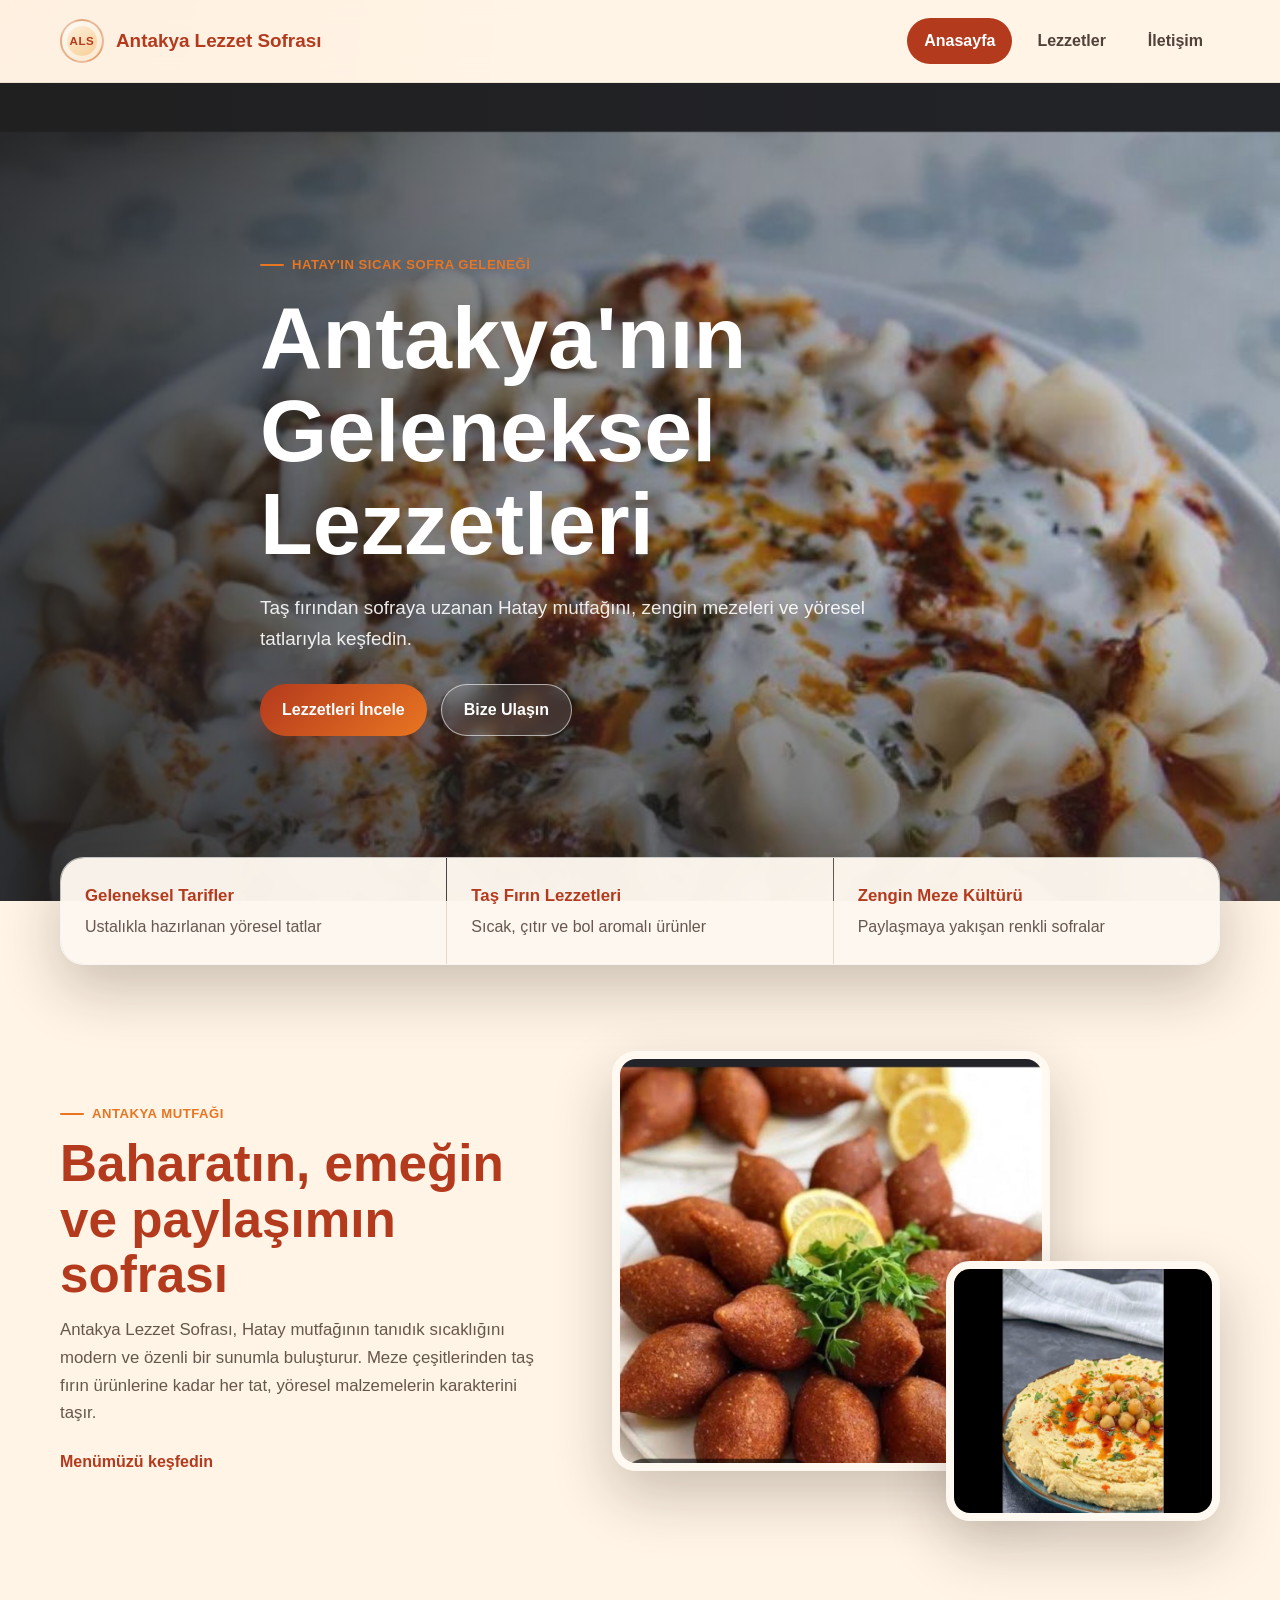
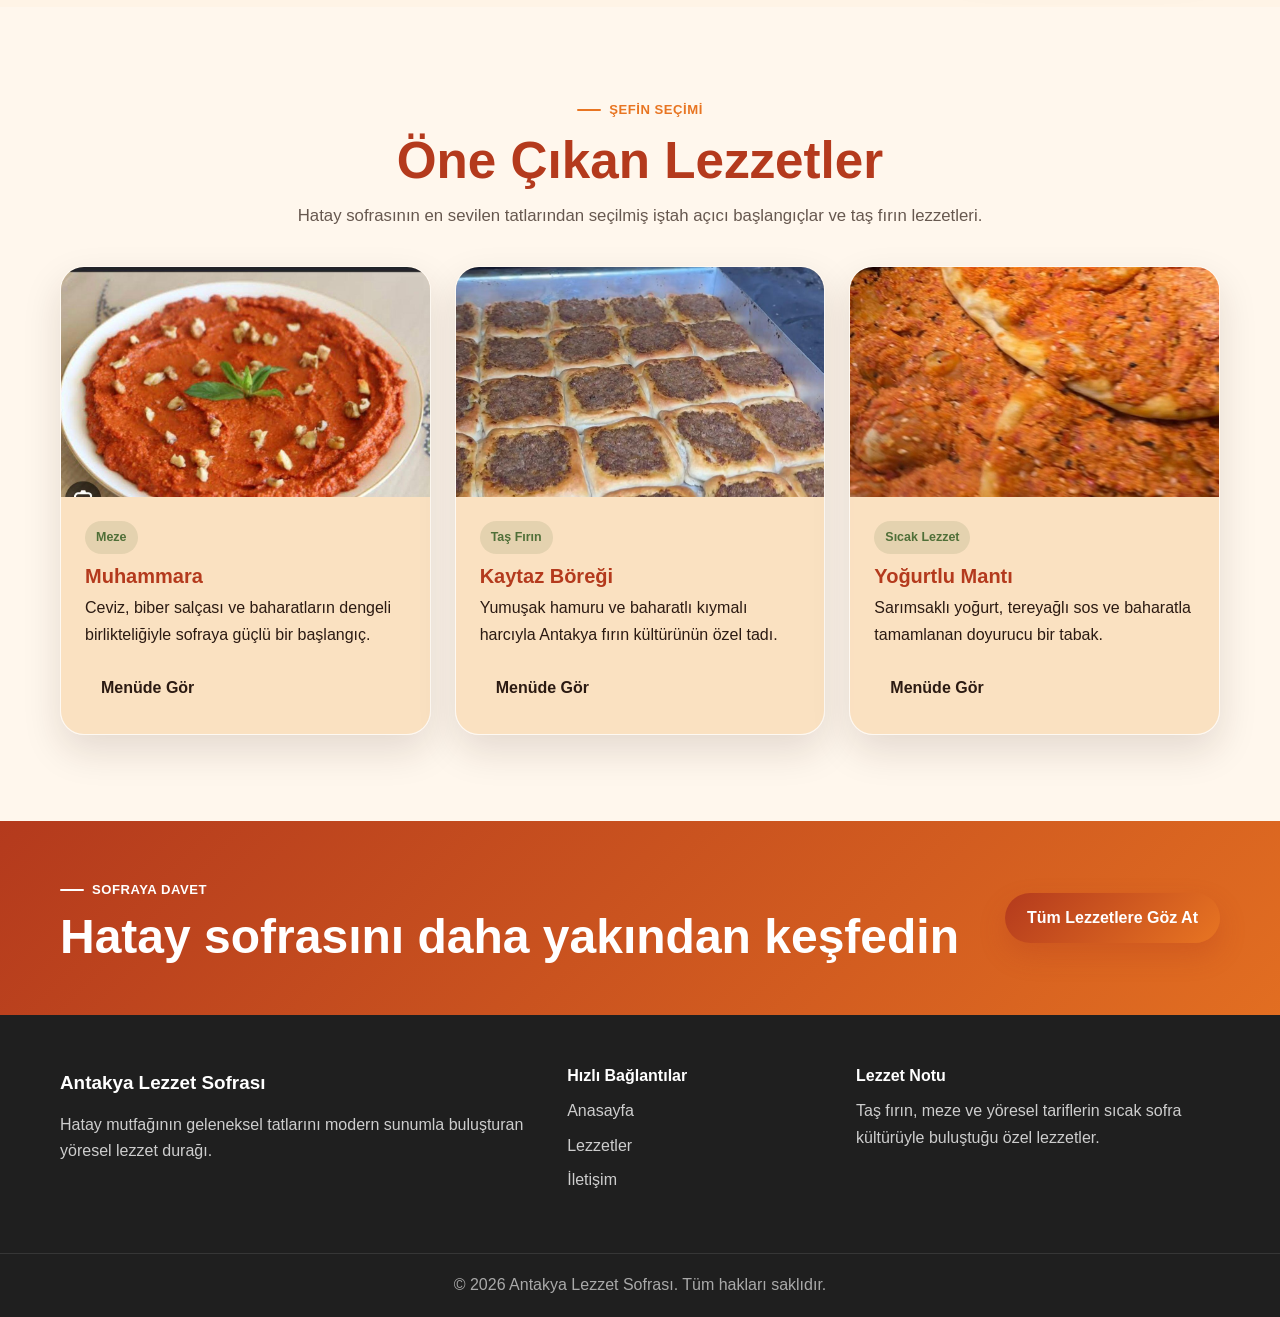
==== index.html @ 7b30c8c1 "Initial commit" ====
<!DOCTYPE html>
<html lang="tr">
<head>
    <meta charset="UTF-8">
    <meta name="viewport" content="width=device-width, initial-scale=1.0">
    <meta name="description" content="Antakya Lezzet Sofrası; Hatay mutfağının taş fırın, meze ve yöresel yemek kültürünü modern sunumla tanıtan sıcak bir lezzet markasıdır.">
    <title>Antakya Lezzet Sofrası | Geleneksel Hatay Lezzetleri</title>
    <link rel="stylesheet" href="style.css">
</head>
<body>
    <header class="site-header">
        <div class="container header-inner">
            <a class="brand" href="index.html" aria-label="Antakya Lezzet Sofrası anasayfa">
                <span class="brand-mark">ALS</span>
                <span>Antakya Lezzet Sofrası</span>
            </a>

            <button class="menu-toggle" type="button" aria-label="Menüyü aç" aria-expanded="false">
                <span></span>
                <span></span>
                <span></span>
            </button>

            <nav class="main-nav" aria-label="Ana menü">
                <a href="index.html">Anasayfa</a>
                <a href="lezzetler.html">Lezzetler</a>
                <a href="iletisim.html">İletişim</a>
            </nav>
        </div>
    </header>

    <main>
        <section class="hero home-hero">
            <img class="hero-image" src="./resimler/5.jpeg" alt="Taş fırından çıkmış Hatay usulü biberli ekmek">
            <div class="hero-overlay"></div>
            <div class="container hero-content">
                <span class="section-kicker">Hatay'ın sıcak sofra geleneği</span>
                <h1>Antakya'nın Geleneksel Lezzetleri</h1>
                <p>Taş fırından sofraya uzanan Hatay mutfağını, zengin mezeleri ve yöresel tatlarıyla keşfedin.</p>
                <div class="hero-actions">
                    <a class="btn btn-primary" href="lezzetler.html">Lezzetleri İncele</a>
                    <a class="btn btn-ghost" href="iletisim.html">Bize Ulaşın</a>
                </div>
            </div>
        </section>

        <section class="stats-strip" aria-label="Öne çıkan sofra özellikleri">
            <div class="container stats-grid">
                <article>
                    <strong>Geleneksel Tarifler</strong>
                    <span>Ustalıkla hazırlanan yöresel tatlar</span>
                </article>
                <article>
                    <strong>Taş Fırın Lezzetleri</strong>
                    <span>Sıcak, çıtır ve bol aromalı ürünler</span>
                </article>
                <article>
                    <strong>Zengin Meze Kültürü</strong>
                    <span>Paylaşmaya yakışan renkli sofralar</span>
                </article>
            </div>
        </section>

        <section class="section">
            <div class="container split-section">
                <div class="section-copy">
                    <span class="section-kicker">Antakya mutfağı</span>
                    <h2>Baharatın, emeğin ve paylaşımın sofrası</h2>
                    <p>
                        Antakya Lezzet Sofrası, Hatay mutfağının tanıdık sıcaklığını modern ve özenli bir sunumla buluşturur.
                        Meze çeşitlerinden taş fırın ürünlerine kadar her tat, yöresel malzemelerin karakterini taşır.
                    </p>
                    <a class="text-link" href="lezzetler.html">Menümüzü keşfedin</a>
                </div>
                <div class="image-collage" aria-label="Antakya lezzet görselleri">
                    <img class="collage-large" src="./resimler/1.jpeg" alt="Limon ve yeşillikle servis edilen içli köfte">
                    <img class="collage-small" src="./resimler/7.jpeg" alt="Zeytinyağlı ve nohutlu humus tabağı">
                </div>
            </div>
        </section>

        <section class="section featured-section">
            <div class="container">
                <div class="section-heading">
                    <span class="section-kicker">Şefin seçimi</span>
                    <h2>Öne Çıkan Lezzetler</h2>
                    <p>Hatay sofrasının en sevilen tatlarından seçilmiş iştah açıcı başlangıçlar ve taş fırın lezzetleri.</p>
                </div>

                <div class="featured-grid">
                    <article class="featured-card">
                        <img src="./resimler/4.jpeg" alt="Cevizli muhammara mezesi">
                        <div>
                            <span class="tag">Meze</span>
                            <h3>Muhammara</h3>
                            <p>Ceviz, biber salçası ve baharatların dengeli birlikteliğiyle sofraya güçlü bir başlangıç.</p>
                            <a class="btn btn-small" href="lezzetler.html">Menüde Gör</a>
                        </div>
                    </article>

                    <article class="featured-card">
                        <img src="./resimler/3.jpeg" alt="Taş fırında pişmiş kaytaz böreği">
                        <div>
                            <span class="tag">Taş Fırın</span>
                            <h3>Kaytaz Böreği</h3>
                            <p>Yumuşak hamuru ve baharatlı kıymalı harcıyla Antakya fırın kültürünün özel tadı.</p>
                            <a class="btn btn-small" href="lezzetler.html">Menüde Gör</a>
                        </div>
                    </article>

                    <article class="featured-card">
                        <img src="./resimler/6.jpeg" alt="Yoğurt ve baharatlı sosla servis edilen mantı">
                        <div>
                            <span class="tag">Sıcak Lezzet</span>
                            <h3>Yoğurtlu Mantı</h3>
                            <p>Sarımsaklı yoğurt, tereyağlı sos ve baharatla tamamlanan doyurucu bir tabak.</p>
                            <a class="btn btn-small" href="lezzetler.html">Menüde Gör</a>
                        </div>
                    </article>
                </div>
            </div>
        </section>

        <section class="cta-band">
            <div class="container cta-inner">
                <div>
                    <span class="section-kicker">Sofraya davet</span>
                    <h2>Hatay sofrasını daha yakından keşfedin</h2>
                </div>
                <a class="btn btn-primary" href="lezzetler.html">Tüm Lezzetlere Göz At</a>
            </div>
        </section>
    </main>

    <footer class="site-footer">
        <div class="container footer-grid">
            <div>
                <a class="footer-brand" href="index.html">Antakya Lezzet Sofrası</a>
                <p>Hatay mutfağının geleneksel tatlarını modern sunumla buluşturan yöresel lezzet durağı.</p>
            </div>
            <div>
                <h2>Hızlı Bağlantılar</h2>
                <a href="index.html">Anasayfa</a>
                <a href="lezzetler.html">Lezzetler</a>
                <a href="iletisim.html">İletişim</a>
            </div>
            <div>
                <h2>Lezzet Notu</h2>
                <p>Taş fırın, meze ve yöresel tariflerin sıcak sofra kültürüyle buluştuğu özel lezzetler.</p>
            </div>
        </div>
        <div class="footer-bottom">
            <div class="container">© 2026 Antakya Lezzet Sofrası. Tüm hakları saklıdır.</div>
        </div>
    </footer>

    <script src="script.js"></script>
</body>
</html>
---- style.css ----
:root {
    --color-primary: #B43A1D;
    --color-secondary: #E87522;
    --color-bg: #FFF4E6;
    --color-text: #2B1A12;
    --color-card: #F8D9B0;
    --color-accent: #4F6F38;
    --color-footer: #1F1F1F;
    --color-cream: #FFF9F1;
    --color-line: rgba(43, 26, 18, 0.12);
    --color-white: #FFFFFF;
    --shadow-soft: 0 16px 38px rgba(43, 26, 18, 0.13);
    --shadow-strong: 0 24px 60px rgba(43, 26, 18, 0.24);
    --radius-lg: 24px;
    --radius-md: 16px;
    --radius-sm: 10px;
    --header-height: 82px;
}

/* Genel reset */
* {
    box-sizing: border-box;
    margin: 0;
    padding: 0;
}

html {
    scroll-behavior: smooth;
}

body {
    min-height: 100vh;
    background:
        radial-gradient(circle at top left, rgba(232, 117, 34, 0.13), transparent 34rem),
        var(--color-bg);
    color: var(--color-text);
    font-family: Arial, Helvetica, sans-serif;
    line-height: 1.65;
}

img {
    display: block;
    max-width: 100%;
}

a {
    color: inherit;
    text-decoration: none;
}

button,
input,
textarea {
    font: inherit;
}

.container {
    width: min(1160px, calc(100% - 40px));
    margin: 0 auto;
}

.section {
    padding: 86px 0;
}

.section-heading {
    max-width: 720px;
    margin: 0 auto 36px;
    text-align: center;
}

.section-kicker {
    display: inline-flex;
    align-items: center;
    gap: 8px;
    color: var(--color-secondary);
    font-size: 0.82rem;
    font-weight: 800;
    letter-spacing: 0.04em;
    text-transform: uppercase;
}

.section-kicker::before {
    content: "";
    width: 24px;
    height: 2px;
    border-radius: 999px;
    background: currentColor;
}

h1,
h2,
h3 {
    color: var(--color-text);
    line-height: 1.08;
}

h1 {
    font-size: clamp(2.6rem, 7vw, 5.4rem);
}

h2 {
    font-size: clamp(2rem, 4vw, 3.2rem);
}

h3 {
    font-size: 1.25rem;
}

.btn {
    display: inline-flex;
    align-items: center;
    justify-content: center;
    min-height: 46px;
    border: 0;
    border-radius: 999px;
    cursor: pointer;
    font-weight: 800;
    padding: 12px 22px;
    transition: transform 0.22s ease, box-shadow 0.22s ease, background 0.22s ease, color 0.22s ease;
}

.btn:hover {
    transform: translateY(-2px);
}

.btn-primary {
    background: linear-gradient(135deg, var(--color-primary), var(--color-secondary));
    color: var(--color-white);
    box-shadow: 0 12px 26px rgba(180, 58, 29, 0.28);
}

.btn-primary:hover {
    box-shadow: 0 18px 36px rgba(180, 58, 29, 0.36);
}

.btn-ghost {
    border: 1px solid rgba(255, 255, 255, 0.58);
    background: rgba(255, 255, 255, 0.12);
    color: var(--color-white);
    backdrop-filter: blur(8px);
}

.btn-ghost:hover {
    background: var(--color-white);
    color: var(--color-primary);
}

.btn-small {
    min-height: 40px;
    margin-top: 18px;
    padding: 9px 16px;
}

.text-link {
    display: inline-flex;
    margin-top: 22px;
    color: var(--color-primary);
    font-weight: 800;
}

.text-link:hover {
    color: var(--color-secondary);
}

/* Navbar */
.site-header {
    position: sticky;
    top: 0;
    z-index: 40;
    background: rgba(255, 244, 230, 0.78);
    border-bottom: 1px solid rgba(43, 26, 18, 0.08);
    backdrop-filter: blur(14px);
    transition: box-shadow 0.2s ease, background 0.2s ease;
}

.site-header.scrolled {
    background: rgba(255, 249, 241, 0.94);
    box-shadow: 0 12px 30px rgba(43, 26, 18, 0.12);
}

.header-inner {
    display: flex;
    align-items: center;
    justify-content: space-between;
    min-height: var(--header-height);
    gap: 28px;
}

.brand {
    display: inline-flex;
    align-items: center;
    gap: 12px;
    color: var(--color-primary);
    font-size: 1.18rem;
    font-weight: 900;
    white-space: nowrap;
}

.brand-mark {
    display: inline-flex;
    width: 44px;
    height: 44px;
    align-items: center;
    justify-content: center;
    border: 2px solid rgba(180, 58, 29, 0.28);
    border-radius: 50%;
    background: linear-gradient(145deg, #fff6e7, #f6c88a);
    color: var(--color-primary);
    font-size: 0.72rem;
    letter-spacing: 0.05em;
    box-shadow: inset 0 0 0 5px rgba(255, 255, 255, 0.58);
}

.main-nav {
    display: flex;
    align-items: center;
    gap: 8px;
}

.main-nav a {
    border-radius: 999px;
    color: rgba(43, 26, 18, 0.82);
    font-weight: 800;
    padding: 10px 17px;
    transition: background 0.2s ease, color 0.2s ease;
}

.main-nav a:hover,
.main-nav a.active {
    background: var(--color-primary);
    color: var(--color-white);
}

.menu-toggle {
    display: none;
    width: 44px;
    height: 44px;
    border: 0;
    border-radius: 50%;
    background: var(--color-primary);
    cursor: pointer;
    padding: 11px;
}

.menu-toggle span {
    display: block;
    width: 100%;
    height: 2px;
    margin: 5px 0;
    border-radius: 2px;
    background: var(--color-white);
}

/* Hero ve giriş bölümleri */
.hero {
    position: relative;
    min-height: calc(100vh - var(--header-height));
    display: flex;
    align-items: center;
    overflow: hidden;
}

.hero-image,
.hero-overlay {
    position: absolute;
    inset: 0;
}

.hero-image {
    width: 100%;
    height: 100%;
    object-fit: cover;
}

.hero-overlay {
    background:
        linear-gradient(90deg, rgba(31, 31, 31, 0.83), rgba(31, 31, 31, 0.38) 58%, rgba(31, 31, 31, 0.2)),
        linear-gradient(0deg, rgba(31, 31, 31, 0.42), transparent 42%);
}

.hero-content {
    position: relative;
    z-index: 2;
    max-width: 760px;
    color: var(--color-white);
    padding: 86px 0;
}

.hero-content h1 {
    margin: 16px 0 20px;
    color: var(--color-white);
}

.hero-content p {
    max-width: 640px;
    color: rgba(255, 255, 255, 0.9);
    font-size: 1.18rem;
}

.hero-actions {
    display: flex;
    flex-wrap: wrap;
    gap: 14px;
    margin-top: 30px;
}

.stats-strip {
    margin-top: -44px;
    position: relative;
    z-index: 5;
}

.stats-grid {
    display: grid;
    grid-template-columns: repeat(3, 1fr);
    gap: 1px;
    overflow: hidden;
    border: 1px solid rgba(255, 255, 255, 0.7);
    border-radius: var(--radius-lg);
    background: var(--color-line);
    box-shadow: var(--shadow-strong);
}

.stats-grid article {
    background: rgba(255, 249, 241, 0.96);
    padding: 24px;
}

.stats-grid strong,
.stats-grid span {
    display: block;
}

.stats-grid strong {
    color: var(--color-primary);
    font-size: 1.05rem;
}

.stats-grid span {
    margin-top: 4px;
    color: rgba(43, 26, 18, 0.72);
}

.split-section {
    display: grid;
    grid-template-columns: 0.9fr 1.1fr;
    gap: 54px;
    align-items: center;
}

.section-copy p,
.section-heading p,
.page-hero p {
    margin-top: 14px;
    color: rgba(43, 26, 18, 0.72);
    font-size: 1.05rem;
}

.section-copy h2,
.section-heading h2 {
    margin-top: 12px;
    color: var(--color-primary);
}

.image-collage {
    position: relative;
    min-height: 470px;
}

.image-collage img {
    position: absolute;
    object-fit: cover;
    border: 8px solid var(--color-cream);
    border-radius: var(--radius-lg);
    box-shadow: var(--shadow-strong);
}

.collage-large {
    inset: 0 auto auto 0;
    width: 72%;
    height: 420px;
}

.collage-small {
    right: 0;
    bottom: 0;
    width: 45%;
    height: 260px;
}

.featured-section {
    background: rgba(255, 249, 241, 0.68);
}

.featured-grid {
    display: grid;
    grid-template-columns: repeat(3, 1fr);
    gap: 24px;
}

.featured-card,
.menu-card,
.contact-form,
.contact-card {
    border: 1px solid rgba(255, 255, 255, 0.78);
    border-radius: var(--radius-lg);
    background: rgba(248, 217, 176, 0.72);
    box-shadow: var(--shadow-soft);
}

.featured-card {
    overflow: hidden;
    transition: transform 0.25s ease, box-shadow 0.25s ease;
}

.featured-card:hover,
.menu-card:hover {
    transform: translateY(-8px);
    box-shadow: var(--shadow-strong);
}

.featured-card img {
    width: 100%;
    height: 230px;
    object-fit: cover;
}

.featured-card div {
    padding: 24px;
}

.tag {
    display: inline-flex;
    width: fit-content;
    border-radius: 999px;
    background: rgba(79, 111, 56, 0.13);
    color: var(--color-accent);
    font-size: 0.78rem;
    font-weight: 900;
    padding: 6px 11px;
}

.featured-card h3,
.menu-card h2 {
    margin: 12px 0 8px;
    color: var(--color-primary);
}

.cta-band {
    padding: 52px 0;
    background:
        linear-gradient(135deg, rgba(180, 58, 29, 0.96), rgba(232, 117, 34, 0.88)),
        var(--color-primary);
    color: var(--color-white);
}

.cta-inner {
    display: flex;
    align-items: center;
    justify-content: space-between;
    gap: 24px;
}

.cta-inner h2,
.cta-inner .section-kicker {
    color: var(--color-white);
}

.cta-inner h2 {
    margin-top: 10px;
    font-size: clamp(1.8rem, 4vw, 3rem);
}

/* İç sayfa hero */
.page-hero {
    position: relative;
    overflow: hidden;
    padding: 88px 0 76px;
    background:
        linear-gradient(135deg, rgba(180, 58, 29, 0.14), rgba(79, 111, 56, 0.13)),
        var(--color-cream);
    border-bottom: 1px solid var(--color-line);
}

.page-hero::after {
    content: "";
    position: absolute;
    right: -120px;
    bottom: -160px;
    width: 360px;
    height: 360px;
    border: 52px solid rgba(232, 117, 34, 0.08);
    border-radius: 50%;
}

.page-hero-inner {
    position: relative;
    z-index: 1;
    max-width: 780px;
    text-align: center;
}

.page-hero h1 {
    margin-top: 14px;
    color: var(--color-primary);
}

/* Menü kartları */
.menu-grid {
    display: grid;
    grid-template-columns: repeat(4, 1fr);
    gap: 24px;
}

.menu-card {
    display: flex;
    flex-direction: column;
    overflow: hidden;
    transition: transform 0.25s ease, box-shadow 0.25s ease;
}

.menu-image-button {
    display: block;
    width: 100%;
    height: 235px;
    border: 0;
    background: transparent;
    cursor: zoom-in;
    overflow: hidden;
}

.menu-image-button img {
    width: 100%;
    height: 100%;
    object-fit: cover;
    transition: transform 0.45s ease;
}

.menu-card:hover .menu-image-button img {
    transform: scale(1.08);
}

.menu-card-body {
    display: flex;
    flex: 1;
    flex-direction: column;
    padding: 22px;
}

.menu-card-body p {
    flex: 1;
    color: rgba(43, 26, 18, 0.74);
}

/* Galeri modalı */
.gallery-modal {
    position: fixed;
    inset: 0;
    z-index: 80;
    display: none;
    align-items: center;
    justify-content: center;
    background: rgba(0, 0, 0, 0.78);
    padding: 24px;
}

.gallery-modal.show {
    display: flex;
}

.gallery-dialog {
    position: relative;
    width: min(980px, 100%);
    border-radius: var(--radius-lg);
    background: #120c09;
    color: var(--color-white);
    box-shadow: 0 28px 80px rgba(0, 0, 0, 0.45);
    overflow: hidden;
}

.gallery-dialog figure {
    display: grid;
    grid-template-columns: 1.45fr 0.9fr;
    min-height: 520px;
}

.gallery-dialog img {
    width: 100%;
    height: 100%;
    max-height: 72vh;
    object-fit: cover;
}

.gallery-dialog figcaption {
    display: flex;
    flex-direction: column;
    justify-content: center;
    padding: 42px;
    background: linear-gradient(180deg, #1f130f, #120c09);
}

.gallery-dialog h2 {
    margin: 12px 0;
    color: var(--color-white);
}

.gallery-dialog p {
    color: rgba(255, 255, 255, 0.78);
}

.gallery-close,
.gallery-nav {
    position: absolute;
    z-index: 2;
    border: 0;
    border-radius: 50%;
    background: rgba(255, 255, 255, 0.14);
    color: var(--color-white);
    cursor: pointer;
    transition: background 0.2s ease, transform 0.2s ease;
}

.gallery-close:hover,
.gallery-nav:hover {
    background: rgba(255, 255, 255, 0.28);
    transform: scale(1.04);
}

.gallery-close {
    top: 16px;
    right: 16px;
    width: 44px;
    height: 44px;
    font-size: 2rem;
    line-height: 1;
}

.gallery-nav {
    top: 50%;
    width: 48px;
    height: 48px;
    font-size: 2.5rem;
    line-height: 1;
    transform: translateY(-50%);
}

.gallery-prev {
    left: 18px;
}

.gallery-next {
    right: 18px;
}

/* İletişim */
.contact-grid {
    display: grid;
    grid-template-columns: 1.1fr 0.9fr;
    gap: 30px;
    align-items: start;
}

.contact-form,
.contact-card-body {
    padding: 32px;
}

.form-header {
    margin-bottom: 24px;
}

.form-header h2,
.contact-card h2 {
    margin-top: 10px;
    color: var(--color-primary);
}

.form-group {
    margin-bottom: 18px;
}

.form-group label {
    display: block;
    margin-bottom: 8px;
    font-weight: 900;
}

.form-group input,
.form-group textarea {
    width: 100%;
    border: 1px solid rgba(43, 26, 18, 0.14);
    border-radius: var(--radius-sm);
    background: rgba(255, 255, 255, 0.82);
    color: var(--color-text);
    outline: none;
    padding: 13px 14px;
    transition: border-color 0.2s ease, box-shadow 0.2s ease, background 0.2s ease;
}

.form-group input:focus,
.form-group textarea:focus {
    border-color: var(--color-secondary);
    background: var(--color-white);
    box-shadow: 0 0 0 4px rgba(232, 117, 34, 0.16);
}

.form-message {
    min-height: 28px;
    margin-top: 16px;
    border-radius: var(--radius-sm);
    font-weight: 800;
}

.form-message.error,
.form-message.success {
    padding: 12px 14px;
}

.form-message.error {
    background: rgba(180, 58, 29, 0.12);
    color: var(--color-primary);
}

.form-message.success {
    background: rgba(79, 111, 56, 0.14);
    color: var(--color-accent);
}

.contact-card {
    overflow: hidden;
}

.contact-card img {
    width: 100%;
    height: 255px;
    object-fit: cover;
}

.contact-list {
    display: grid;
    gap: 16px;
    margin-top: 24px;
    list-style: none;
}

.contact-list li {
    border-bottom: 1px solid rgba(43, 26, 18, 0.12);
    padding-bottom: 14px;
}

.contact-list strong,
.contact-list span,
.contact-list a {
    display: block;
}

.contact-list strong {
    color: var(--color-primary);
}

.contact-list a:hover {
    color: var(--color-secondary);
}

/* Footer */
.site-footer {
    background: var(--color-footer);
    color: rgba(255, 255, 255, 0.78);
}

.footer-grid {
    display: grid;
    grid-template-columns: 1.3fr 0.7fr 1fr;
    gap: 34px;
    padding: 52px 0;
}

.footer-brand,
.site-footer h2 {
    display: block;
    margin-bottom: 14px;
    color: var(--color-white);
    font-size: 1.18rem;
    font-weight: 900;
}

.site-footer h2 {
    font-size: 1rem;
}

.site-footer a:not(.footer-brand) {
    display: block;
    margin: 8px 0;
    transition: color 0.2s ease;
}

.site-footer a:hover {
    color: var(--color-secondary);
}

.footer-bottom {
    border-top: 1px solid rgba(255, 255, 255, 0.1);
    padding: 18px 0;
    color: rgba(255, 255, 255, 0.62);
    text-align: center;
}

@media (max-width: 1020px) {
    .featured-grid,
    .menu-grid {
        grid-template-columns: repeat(2, 1fr);
    }

    .split-section,
    .contact-grid {
        grid-template-columns: 1fr;
    }

    .image-collage {
        min-height: 430px;
    }
}

@media (max-width: 768px) {
    :root {
        --header-height: 72px;
    }

    .container {
        width: min(100% - 28px, 1160px);
    }

    .section {
        padding: 62px 0;
    }

    .brand {
        font-size: 1rem;
    }

    .brand-mark {
        width: 38px;
        height: 38px;
    }

    .menu-toggle {
        display: block;
    }

    .main-nav {
        position: absolute;
        top: var(--header-height);
        left: 14px;
        right: 14px;
        display: none;
        flex-direction: column;
        align-items: stretch;
        border: 1px solid rgba(43, 26, 18, 0.1);
        border-radius: 18px;
        background: rgba(255, 249, 241, 0.98);
        box-shadow: var(--shadow-strong);
        padding: 12px;
    }

    .main-nav.open {
        display: flex;
    }

    .main-nav a {
        border-radius: 12px;
        text-align: center;
    }

    .hero {
        min-height: 640px;
    }

    .hero-overlay {
        background: rgba(31, 31, 31, 0.66);
    }

    .hero-content p {
        font-size: 1.04rem;
    }

    .stats-strip {
        margin-top: 0;
        padding: 18px 0 0;
    }

    .stats-grid,
    .featured-grid,
    .menu-grid,
    .footer-grid {
        grid-template-columns: 1fr;
    }

    .stats-grid {
        border-radius: var(--radius-md);
    }

    .image-collage {
        min-height: 0;
    }

    .image-collage img {
        position: static;
        width: 100%;
        height: 260px;
        margin-bottom: 16px;
    }

    .cta-inner {
        flex-direction: column;
        align-items: flex-start;
    }

    .page-hero-inner {
        text-align: left;
    }

    .gallery-dialog figure {
        grid-template-columns: 1fr;
        min-height: 0;
    }

    .gallery-dialog img {
        height: 48vh;
    }

    .gallery-dialog figcaption {
        padding: 26px;
    }

    .gallery-nav {
        top: 34%;
        width: 42px;
        height: 42px;
        font-size: 2rem;
    }
}

@media (max-width: 460px) {
    h1 {
        font-size: 2.45rem;
    }

    .brand span:last-child {
        max-width: 190px;
        white-space: normal;
        line-height: 1.1;
    }

    .hero-actions,
    .hero-actions .btn,
    .cta-inner .btn {
        width: 100%;
    }

    .menu-image-button,
    .featured-card img {
        height: 215px;
    }

    .contact-form,
    .contact-card-body {
        padding: 24px;
    }
}
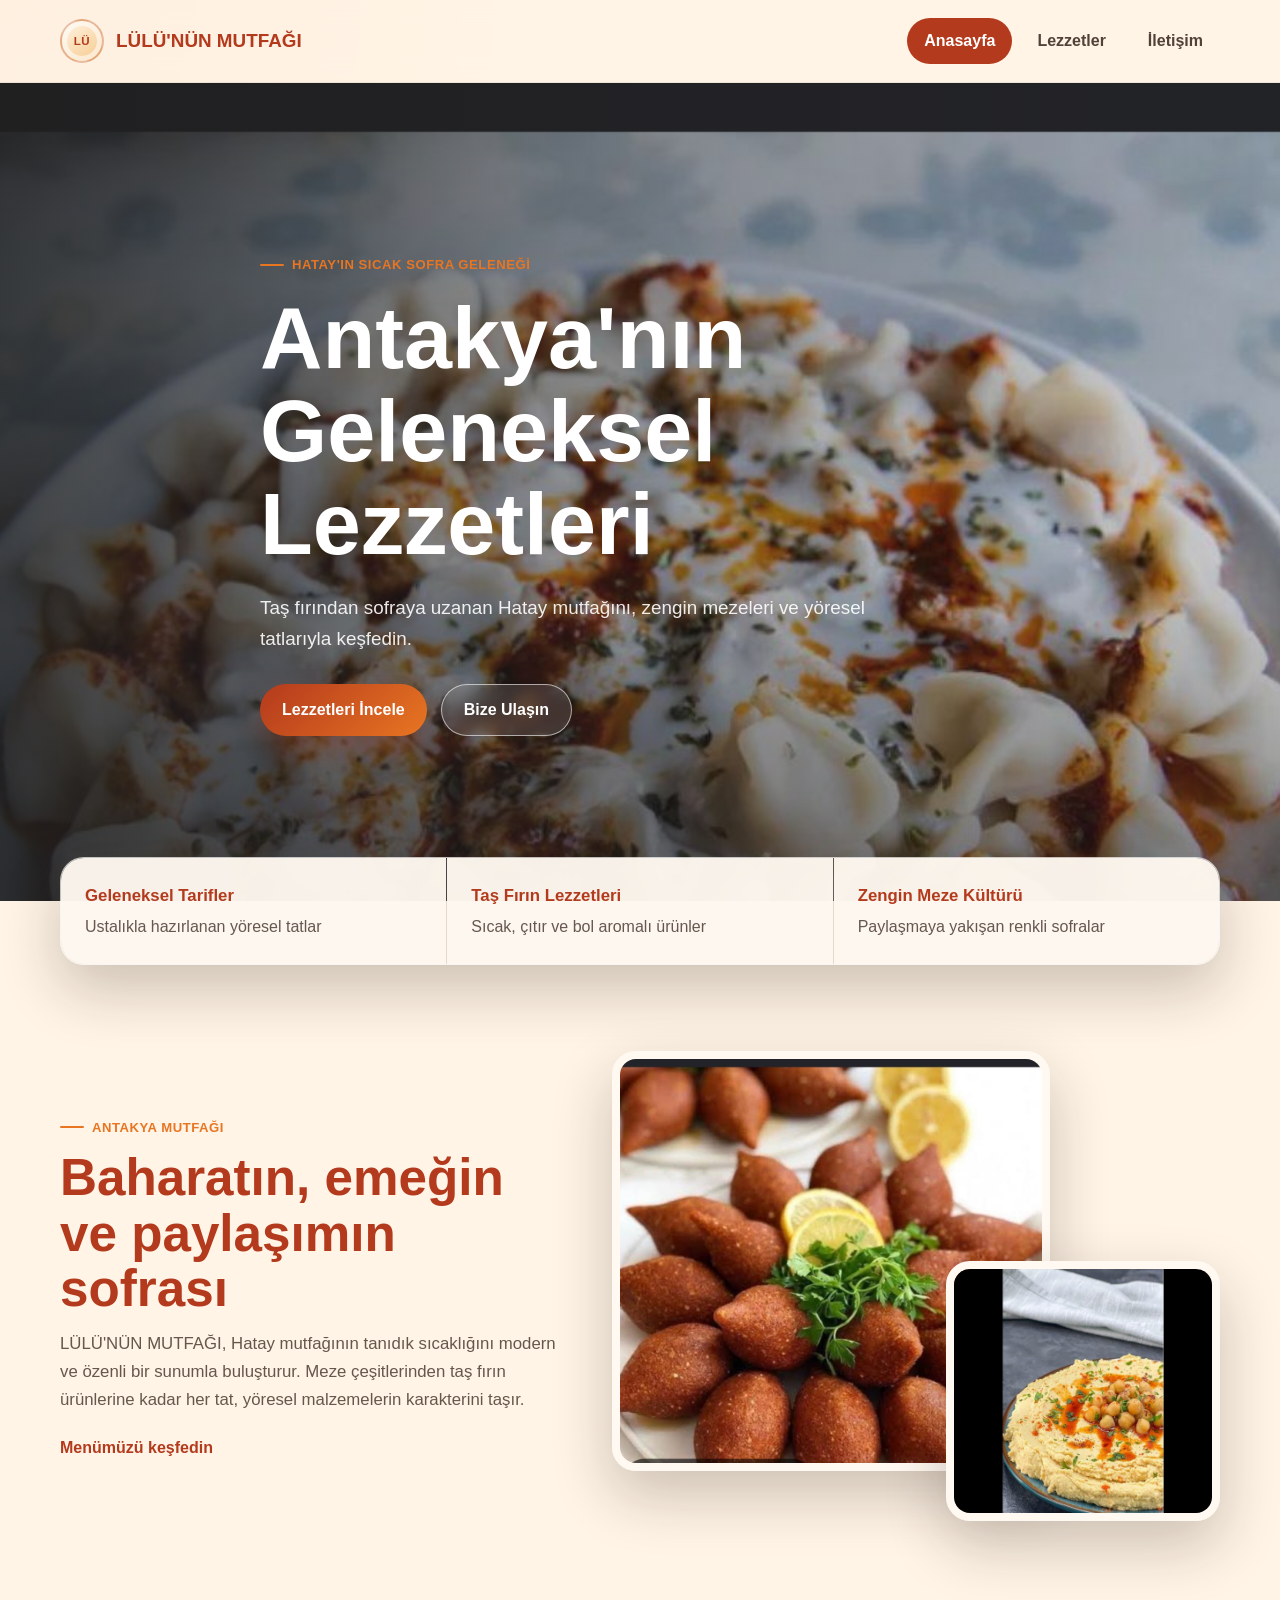
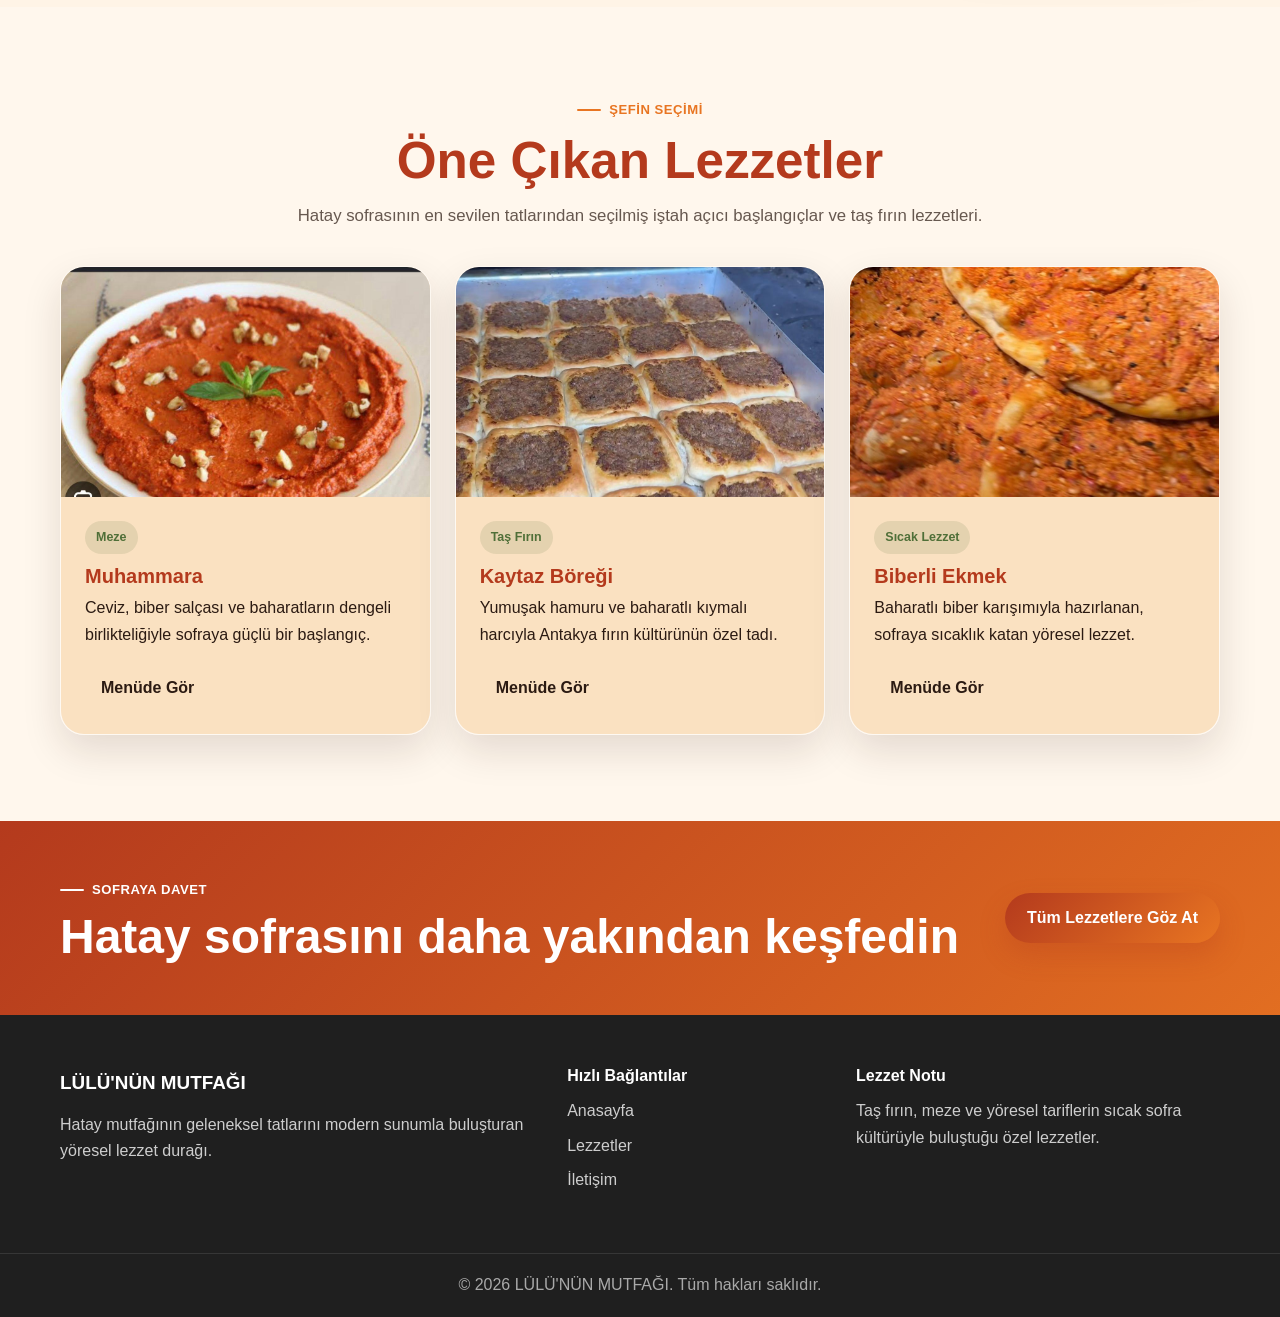
==== commit 4ce04ddc: "Update site name and menu items" ====
--- a/index.html
+++ b/index.html
@@ -3,16 +3,16 @@
 <head>
     <meta charset="UTF-8">
     <meta name="viewport" content="width=device-width, initial-scale=1.0">
-    <meta name="description" content="Antakya Lezzet Sofrası; Hatay mutfağının taş fırın, meze ve yöresel yemek kültürünü modern sunumla tanıtan sıcak bir lezzet markasıdır.">
-    <title>Antakya Lezzet Sofrası | Geleneksel Hatay Lezzetleri</title>
+    <meta name="description" content="LÜLÜ'NÜN MUTFAĞI; Hatay mutfağının taş fırın, meze ve yöresel yemek kültürünü modern sunumla tanıtan sıcak bir lezzet markasıdır.">
+    <title>LÜLÜ'NÜN MUTFAĞI | Geleneksel Hatay Lezzetleri</title>
     <link rel="stylesheet" href="style.css">
 </head>
 <body>
     <header class="site-header">
         <div class="container header-inner">
-            <a class="brand" href="index.html" aria-label="Antakya Lezzet Sofrası anasayfa">
-                <span class="brand-mark">ALS</span>
-                <span>Antakya Lezzet Sofrası</span>
+            <a class="brand" href="index.html" aria-label="LÜLÜ'NÜN MUTFAĞI anasayfa">
+                <span class="brand-mark">LÜ</span>
+                <span>LÜLÜ'NÜN MUTFAĞI</span>
             </a>
 
             <button class="menu-toggle" type="button" aria-label="Menüyü aç" aria-expanded="false">
@@ -67,7 +67,7 @@
                     <span class="section-kicker">Antakya mutfağı</span>
                     <h2>Baharatın, emeğin ve paylaşımın sofrası</h2>
                     <p>
-                        Antakya Lezzet Sofrası, Hatay mutfağının tanıdık sıcaklığını modern ve özenli bir sunumla buluşturur.
+                        LÜLÜ'NÜN MUTFAĞI, Hatay mutfağının tanıdık sıcaklığını modern ve özenli bir sunumla buluşturur.
                         Meze çeşitlerinden taş fırın ürünlerine kadar her tat, yöresel malzemelerin karakterini taşır.
                     </p>
                     <a class="text-link" href="lezzetler.html">Menümüzü keşfedin</a>
@@ -112,8 +112,8 @@
                         <img src="./resimler/6.jpeg" alt="Yoğurt ve baharatlı sosla servis edilen mantı">
                         <div>
                             <span class="tag">Sıcak Lezzet</span>
-                            <h3>Yoğurtlu Mantı</h3>
-                            <p>Sarımsaklı yoğurt, tereyağlı sos ve baharatla tamamlanan doyurucu bir tabak.</p>
+                            <h3>Biberli Ekmek</h3>
+                            <p>Baharatlı biber karışımıyla hazırlanan, sofraya sıcaklık katan yöresel lezzet.</p>
                             <a class="btn btn-small" href="lezzetler.html">Menüde Gör</a>
                         </div>
                     </article>
@@ -135,7 +135,7 @@
     <footer class="site-footer">
         <div class="container footer-grid">
             <div>
-                <a class="footer-brand" href="index.html">Antakya Lezzet Sofrası</a>
+                <a class="footer-brand" href="index.html">LÜLÜ'NÜN MUTFAĞI</a>
                 <p>Hatay mutfağının geleneksel tatlarını modern sunumla buluşturan yöresel lezzet durağı.</p>
             </div>
             <div>
@@ -150,7 +150,7 @@
             </div>
         </div>
         <div class="footer-bottom">
-            <div class="container">© 2026 Antakya Lezzet Sofrası. Tüm hakları saklıdır.</div>
+            <div class="container">© 2026 LÜLÜ'NÜN MUTFAĞI. Tüm hakları saklıdır.</div>
         </div>
     </footer>
 
